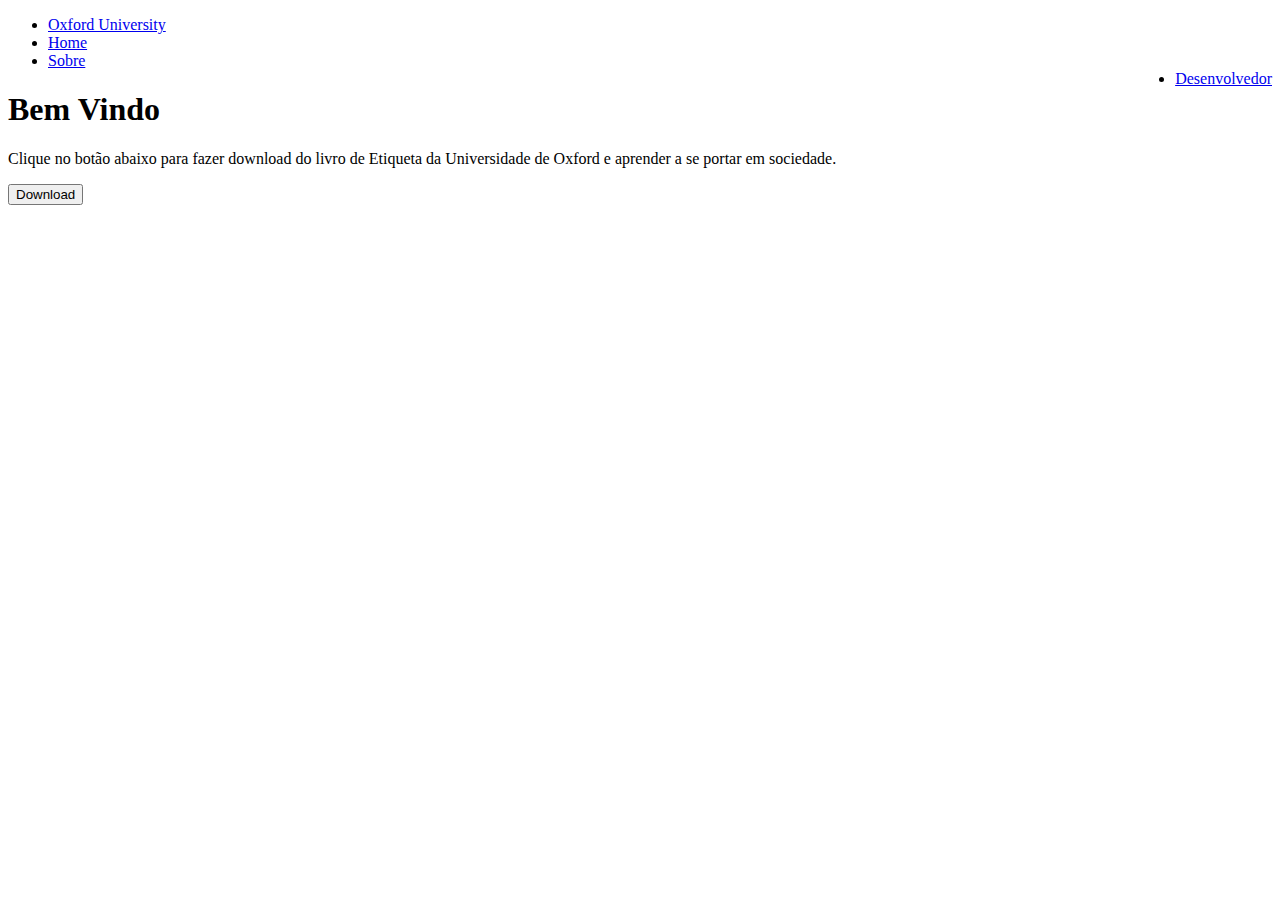
==== index.html @ f064f13b "Add files via upload" ====
<!DOCTYPE html>
<html>
    <head>
        <meta name="viewpoint" content="witdth=device-width, initial-scale=1.0">
        <link rel="shortcut icon" href="https://www.ox.ac.uk/sites/default/themes/custom/oxweb/favicon.ico" />
        <title>University of Oxford</title>
        <link rel="stylesheet" type="text/css" href="oxford_project/style.css">
    </head>
    <body>
        <ul>
            <li><a class="active" href="index.html">Oxford University</a></li>
            <li><a href="index.html">Home</a></li>
            <li><a href="oxford_project/about.html">Sobre</a></li>
            <li style="float:right"><a href="https://github.com/Ruann-Melo" target="_blank">Desenvolvedor</a></li>
        </ul>
        <div class="epm">
            <h1>Bem Vindo</h1>
            <p>Clique no botão abaixo para fazer download do livro de Etiqueta da Universidade de Oxford e aprender a se portar em sociedade.</p>
            <a href="oxfordbook.pdf" download>
                <button class="btn"><i class="fa fa-download"></i> Download</button>
            </a>
        </div>
    </body>
</html>
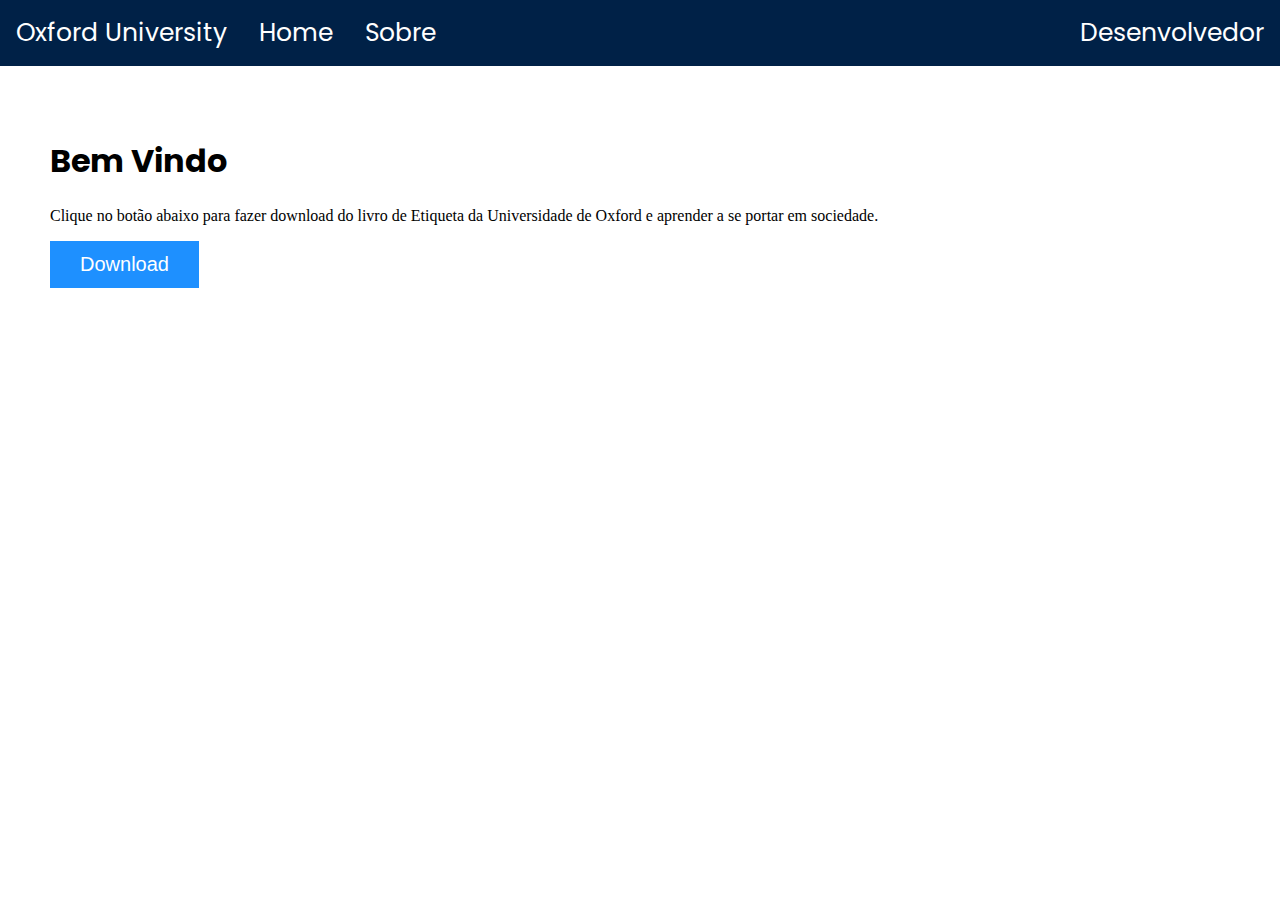
==== commit bbec678a: "Update index.html" ====
--- a/index.html
+++ b/index.html
@@ -4,13 +4,13 @@
         <meta name="viewpoint" content="witdth=device-width, initial-scale=1.0">
         <link rel="shortcut icon" href="https://www.ox.ac.uk/sites/default/themes/custom/oxweb/favicon.ico" />
         <title>University of Oxford</title>
-        <link rel="stylesheet" type="text/css" href="oxford_project/style.css">
+        <link rel="stylesheet" type="text/css" href="style.css">
     </head>
     <body>
         <ul>
             <li><a class="active" href="index.html">Oxford University</a></li>
             <li><a href="index.html">Home</a></li>
-            <li><a href="oxford_project/about.html">Sobre</a></li>
+            <li><a href="about.html">Sobre</a></li>
             <li style="float:right"><a href="https://github.com/Ruann-Melo" target="_blank">Desenvolvedor</a></li>
         </ul>
         <div class="epm">
--- a/style.css
+++ b/style.css
@@ -0,0 +1,45 @@
+@import url('https://fonts.googleapis.com/css2?family=Poppins:wght@200&display=swap');
+
+ul {
+  list-style-type: none;
+  margin: 0;
+  padding: 0;
+  overflow: hidden;
+  background-color: #002147;
+}
+li {
+  float: left;
+}
+li a {
+  display: block;
+  color: white;
+  padding: 14px 16px;
+  font-size: 25px;
+  text-align: center;
+  text-decoration: none;
+}
+li a:hover:not(.active) {
+  background-color: #2F72A8;
+}
+.active{
+  background-color: #002147;
+}
+body {
+    margin: 0;
+    padding: 0;
+    font-family: 'Poppins';
+}
+.btn {
+  background-color: DodgerBlue;
+  border: none;
+  color: white;
+  padding: 12px 30px;
+  cursor: pointer;
+  font-size: 20px;
+}
+.epm {
+    padding: 50px;
+}
+p{
+    font-family: Montserrat;
+}
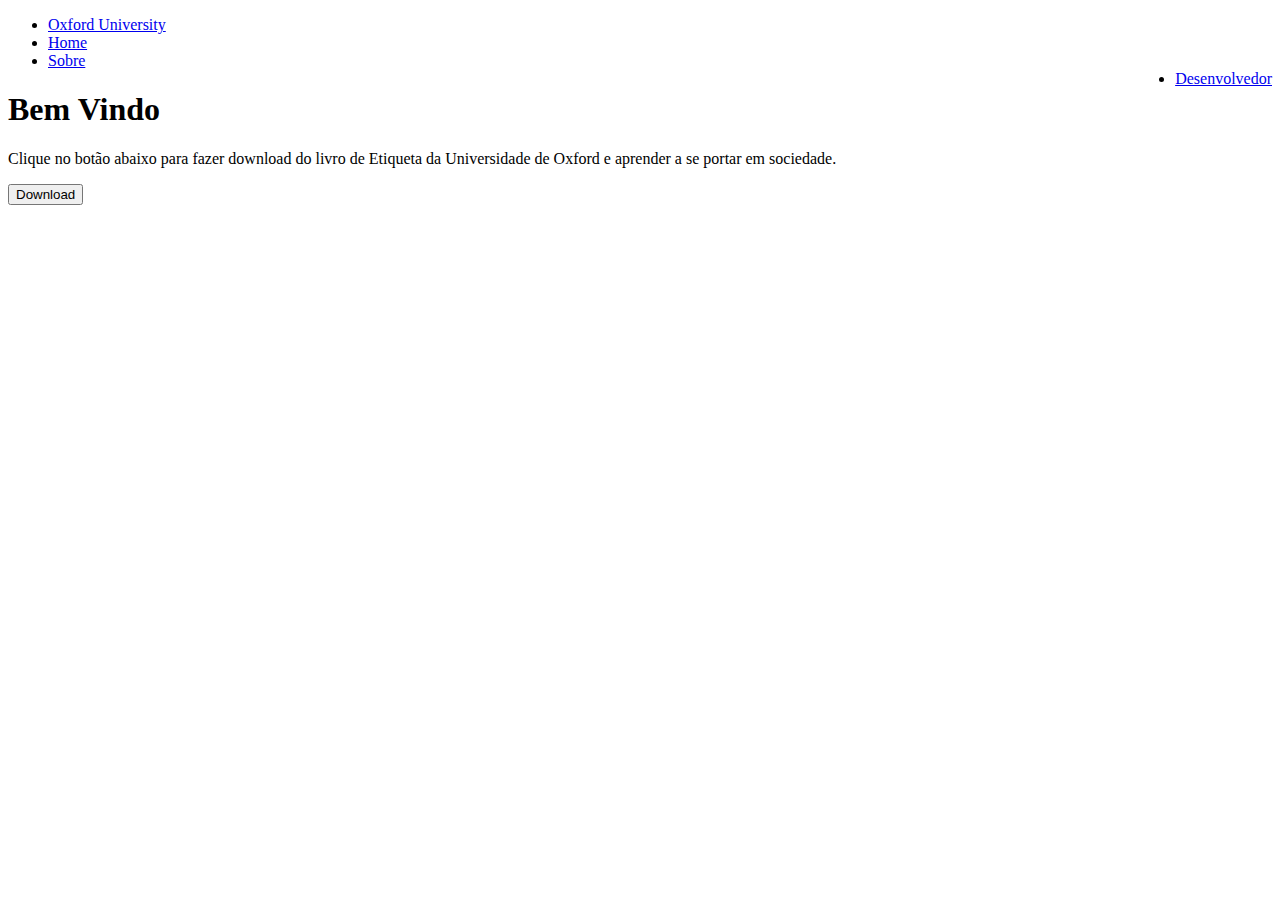
==== commit 35e0285c: "Update index.html" ====
--- a/index.html
+++ b/index.html
@@ -1,6 +1,7 @@
 <!DOCTYPE html>
 <html>
     <head>
+        <meta charset="UTF-8">
         <meta name="viewpoint" content="witdth=device-width, initial-scale=1.0">
         <link rel="shortcut icon" href="https://www.ox.ac.uk/sites/default/themes/custom/oxweb/favicon.ico" />
         <title>University of Oxford</title>
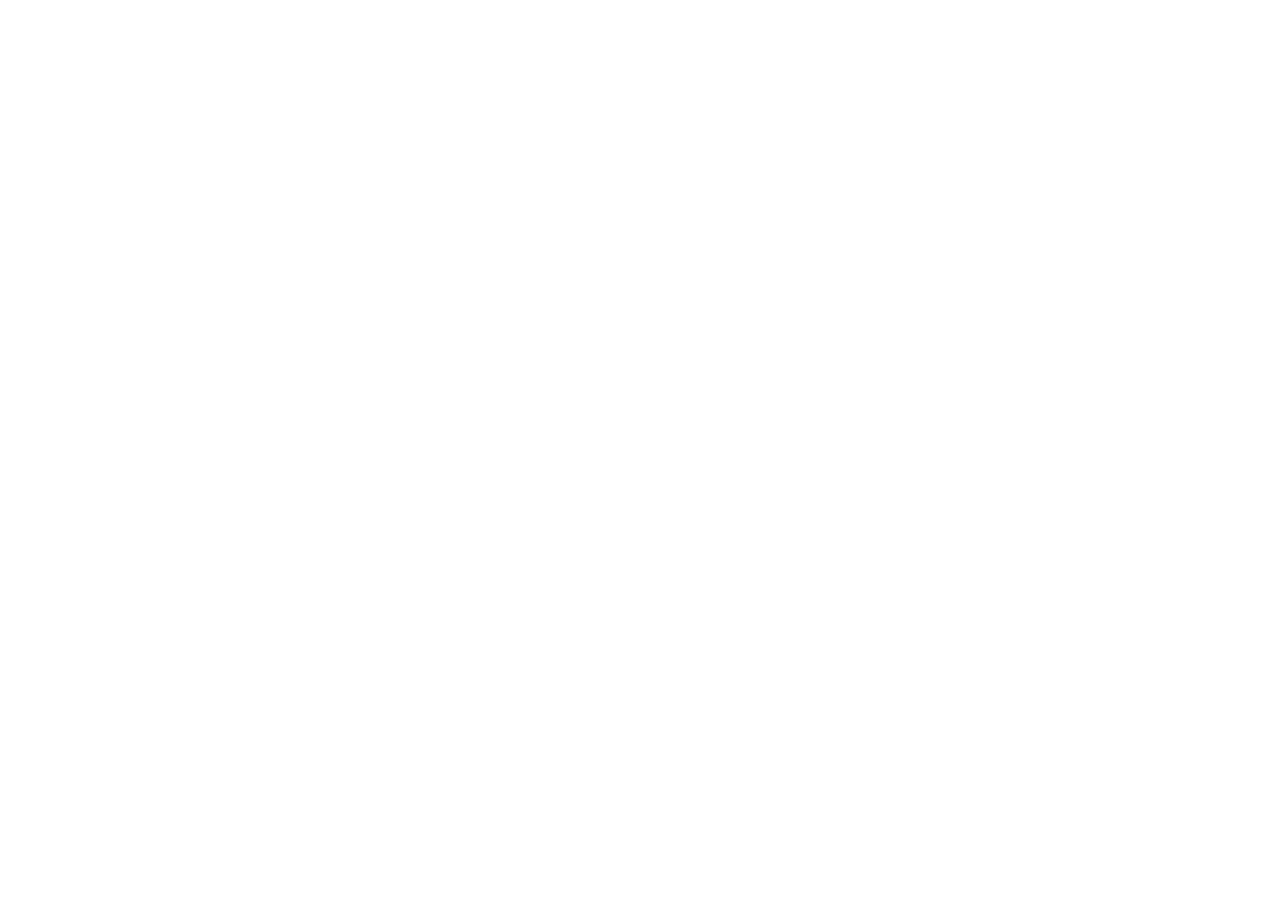
==== commit 1fe13dd6: "New site model start,section 1 Background and message done" ====
--- a/index.html
+++ b/index.html
@@ -6,20 +6,19 @@
         <link rel="shortcut icon" href="https://www.ox.ac.uk/sites/default/themes/custom/oxweb/favicon.ico" />
         <title>University of Oxford</title>
         <link rel="stylesheet" type="text/css" href="style.css">
+        <link href='https://fonts.googleapis.com/css?family=Raleway' rel='stylesheet'>
     </head>
     <body>
-        <ul>
-            <li><a class="active" href="index.html">Oxford University</a></li>
-            <li><a href="index.html">Home</a></li>
-            <li><a href="about.html">Sobre</a></li>
-            <li style="float:right"><a href="https://github.com/Ruann-Melo" target="_blank">Desenvolvedor</a></li>
-        </ul>
-        <div class="epm">
-            <h1>Bem Vindo</h1>
-            <p>Clique no botão abaixo para fazer download do livro de Etiqueta da Universidade de Oxford e aprender a se portar em sociedade.</p>
-            <a href="oxfordbook.pdf" download>
-                <button class="btn"><i class="fa fa-download"></i> Download</button>
-            </a>
-        </div>
+        <header class="section-1">
+            <div class="caption">
+                <h1 class="border">Bem Vindo</h1>
+
+                <h3 class="border">Clique no botão abaixo para fazer download do livro de Etiqueta da Universidade de Oxford e aprender a se portar em sociedade.</h3>
+
+                <!--<a href="oxfordbook.pdf" download>
+                    <button class="btn"><i class="fa fa-download"></i> Download</button>
+                </a>-->
+            </div>
+        </header>
     </body>
 </html>
--- a/style.css
+++ b/style.css
@@ -0,0 +1,52 @@
+body, html {
+  height: 100%;
+  margin: 0;
+  font: 400 15px/1.8 "Raleway", sans-serif;
+}
+
+.section-1 {
+  
+  /* The image used */
+
+  background-image: url("oxford-background-big.jpg");
+
+  /* Full height */
+
+  height: 100%;
+  width: 100%;
+
+  /* Center and scale the image nicely */
+
+  background-position: center;
+  background-repeat: no-repeat;
+  background-size: cover;
+}
+
+@media (max-width: 1000px) {
+  .section-1 {
+      background-image: url("oxford-background-medium.jpg");
+  }
+}
+
+@media (max-width: 550px) {
+  .section-1 {
+      background-image: url("oxford-background-small.jpg");
+  }
+}
+
+.caption {
+  position: absolute;
+  left: 0;
+  top: 25%;
+  width: 100%;
+  text-align: center;
+  color: rgb(255, 255, 255);
+}
+
+.border {
+  /*background-color: #002147;
+  color: #fff;*/
+  padding: 18px;
+  font-size: 25px;
+  letter-spacing: 10px;
+}
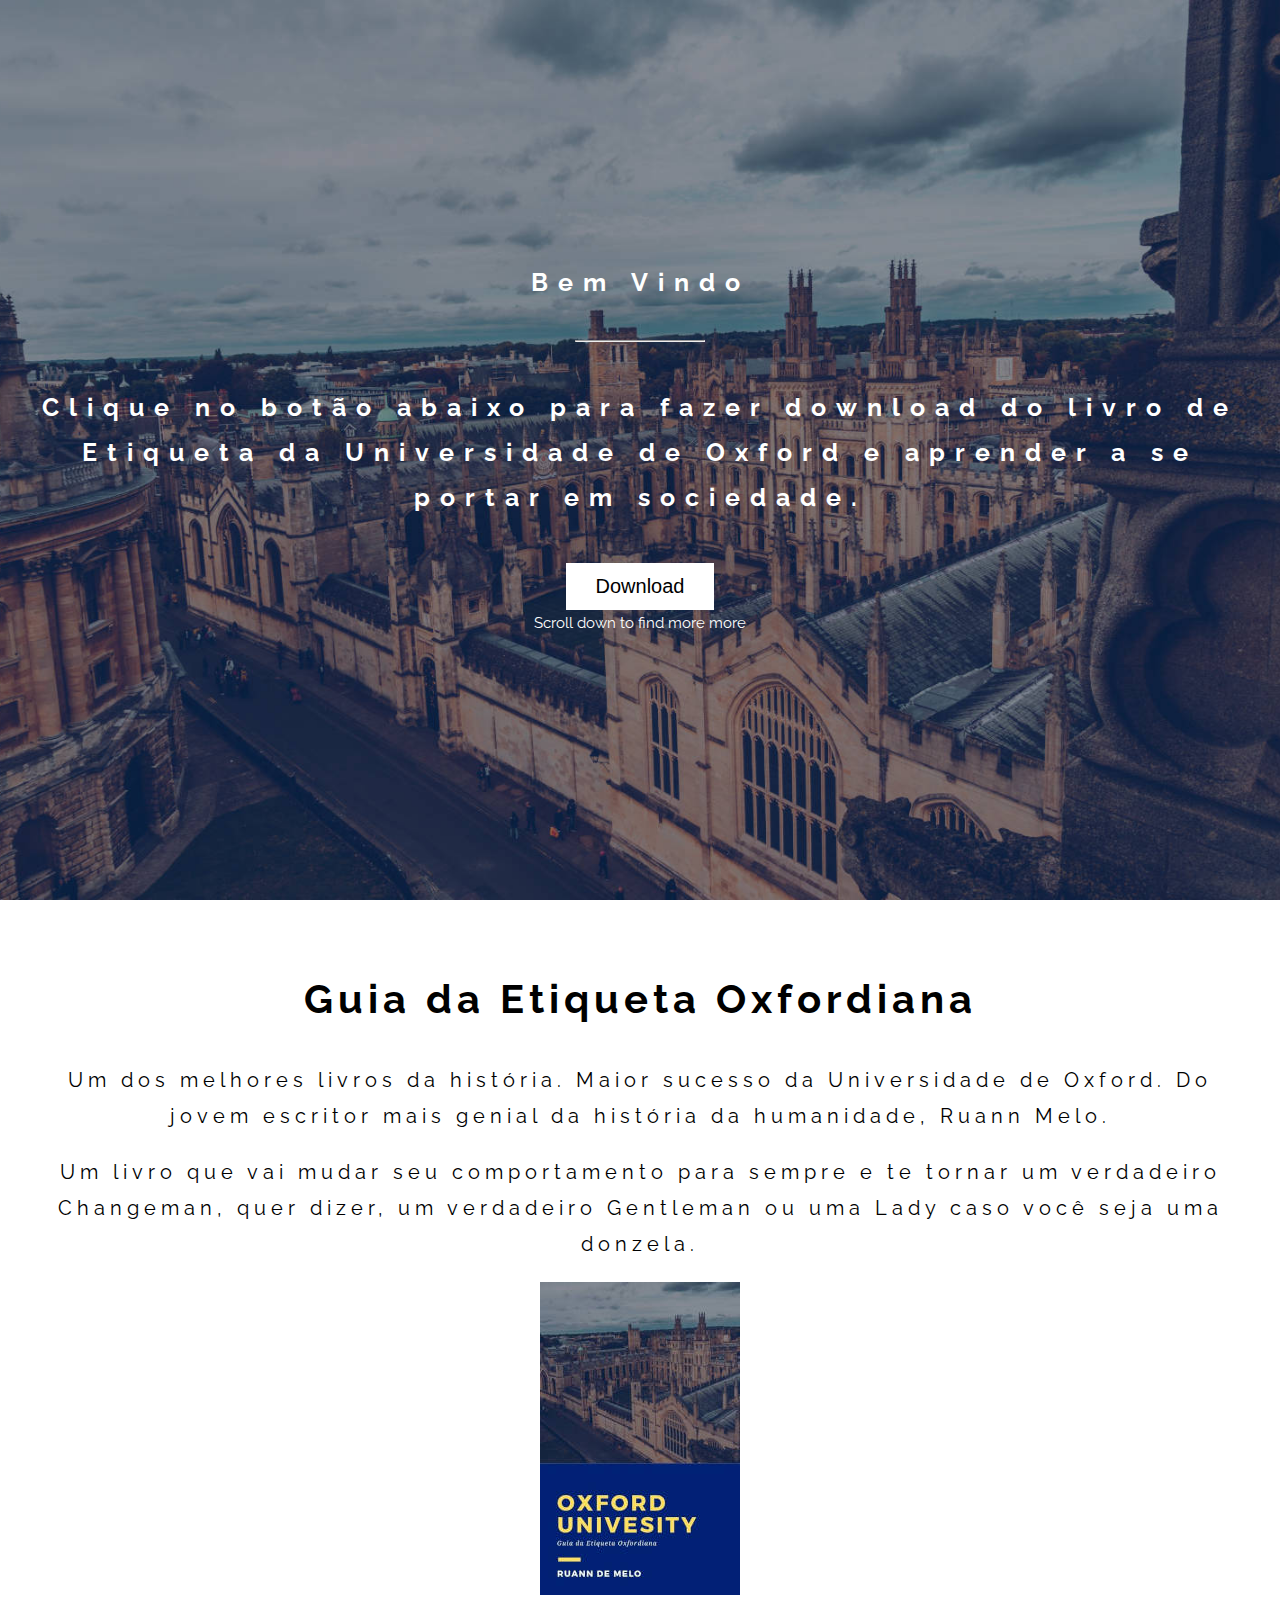
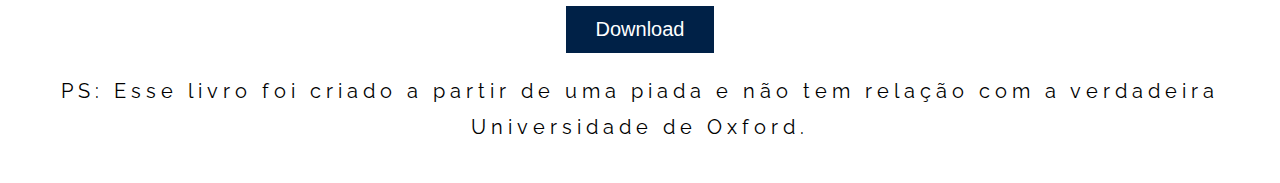
==== commit e65cafb9: "First and Second sections, done" ====
--- a/index.html
+++ b/index.html
@@ -8,17 +8,35 @@
         <link rel="stylesheet" type="text/css" href="style.css">
         <link href='https://fonts.googleapis.com/css?family=Raleway' rel='stylesheet'>
     </head>
+
     <body>
+        <!-- First Section -->
         <header class="section-1">
-            <div class="caption">
+            <div id="caption">
                 <h1 class="border">Bem Vindo</h1>
-
+                <hr style="margin:auto;width:10%">
                 <h3 class="border">Clique no botão abaixo para fazer download do livro de Etiqueta da Universidade de Oxford e aprender a se portar em sociedade.</h3>
 
-                <!--<a href="oxfordbook.pdf" download>
-                    <button class="btn"><i class="fa fa-download"></i> Download</button>
-                </a>-->
+                <a href="static/oxford-book.pdf" download>
+                    <button id="btn">Download</button>
+                </a>
+                <br><span>Scroll down to find more more</span>
             </div>
         </header>
+
+        <!-- Second Section -->
+        <section class="section-2">
+            <div id="border-2">
+                <h1>Guia da Etiqueta Oxfordiana</h1>
+                <p>Um dos melhores livros da história. Maior sucesso da Universidade de Oxford. Do jovem escritor mais genial da história da humanidade, Ruann Melo.</p>
+                <p>Um livro que vai mudar seu comportamento para sempre e te tornar um verdadeiro Changeman, quer dizer, um verdadeiro Gentleman ou uma Lady caso você seja uma donzela.</p>
+                <img src="static/capa-oxford-book-small.jpg" alt="Capa do Ebook">
+                <br>
+                <a href="static/oxford-book.pdf" download>
+                    <button id="btn-2">Download</button>
+                </a>
+                <p>PS: Esse livro foi criado a partir de uma piada e não tem relação com a verdadeira Universidade de Oxford.</p>
+            </div>
+        </section>
     </body>
 </html>
--- a/style.css
+++ b/style.css
@@ -8,7 +8,7 @@
   
   /* The image used */
 
-  background-image: url("oxford-background-big.jpg");
+  background-image: url("static/oxford-background-big.jpg");
 
   /* Full height */
 
@@ -22,19 +22,34 @@
   background-size: cover;
 }
 
+.section-2 {
+
+  /* Full height */
+
+  height: 50%;
+
+  /* Center and scale the image nicely */
+  padding: 18px;
+  background-color: #fff;
+  background-position: center;
+  background-repeat: no-repeat;
+  background-size: cover;
+  text-align: center;
+}
+
 @media (max-width: 1000px) {
   .section-1 {
-      background-image: url("oxford-background-medium.jpg");
+      background-image: url("static/oxford-background-medium.jpg");
   }
 }
 
 @media (max-width: 550px) {
   .section-1 {
-      background-image: url("oxford-background-small.jpg");
+      background-image: url("static/oxford-background-small.jpg");
   }
 }
 
-.caption {
+#caption {
   position: absolute;
   left: 0;
   top: 25%;
@@ -50,3 +65,44 @@
   font-size: 25px;
   letter-spacing: 10px;
 }
+
+#border-2 {
+  /*background-color: #002147;
+  color: #fff;*/
+  padding: 18px;
+  font-size: 20px;
+  letter-spacing: 5px;
+}
+
+#btn {
+  border: none;
+  text-decoration: none;
+  background-color: #fff;
+  display: inline-block;
+  overflow: hidden;
+  text-align: center;
+  padding: 12px 30px;
+  cursor: pointer;
+  font-size: 20px;
+}
+
+#btn:hover {
+  background-color: #b2b2b2;
+}
+
+#btn-2 {
+  border: none;
+  color: #fff;
+  text-decoration: none;
+  background-color: #002147;
+  display: inline-block;
+  overflow: hidden;
+  text-align: center;
+  padding: 12px 30px;
+  cursor: pointer;
+  font-size: 20px;
+}
+
+#btn-2:hover {
+  background-color: cadetblue;
+}
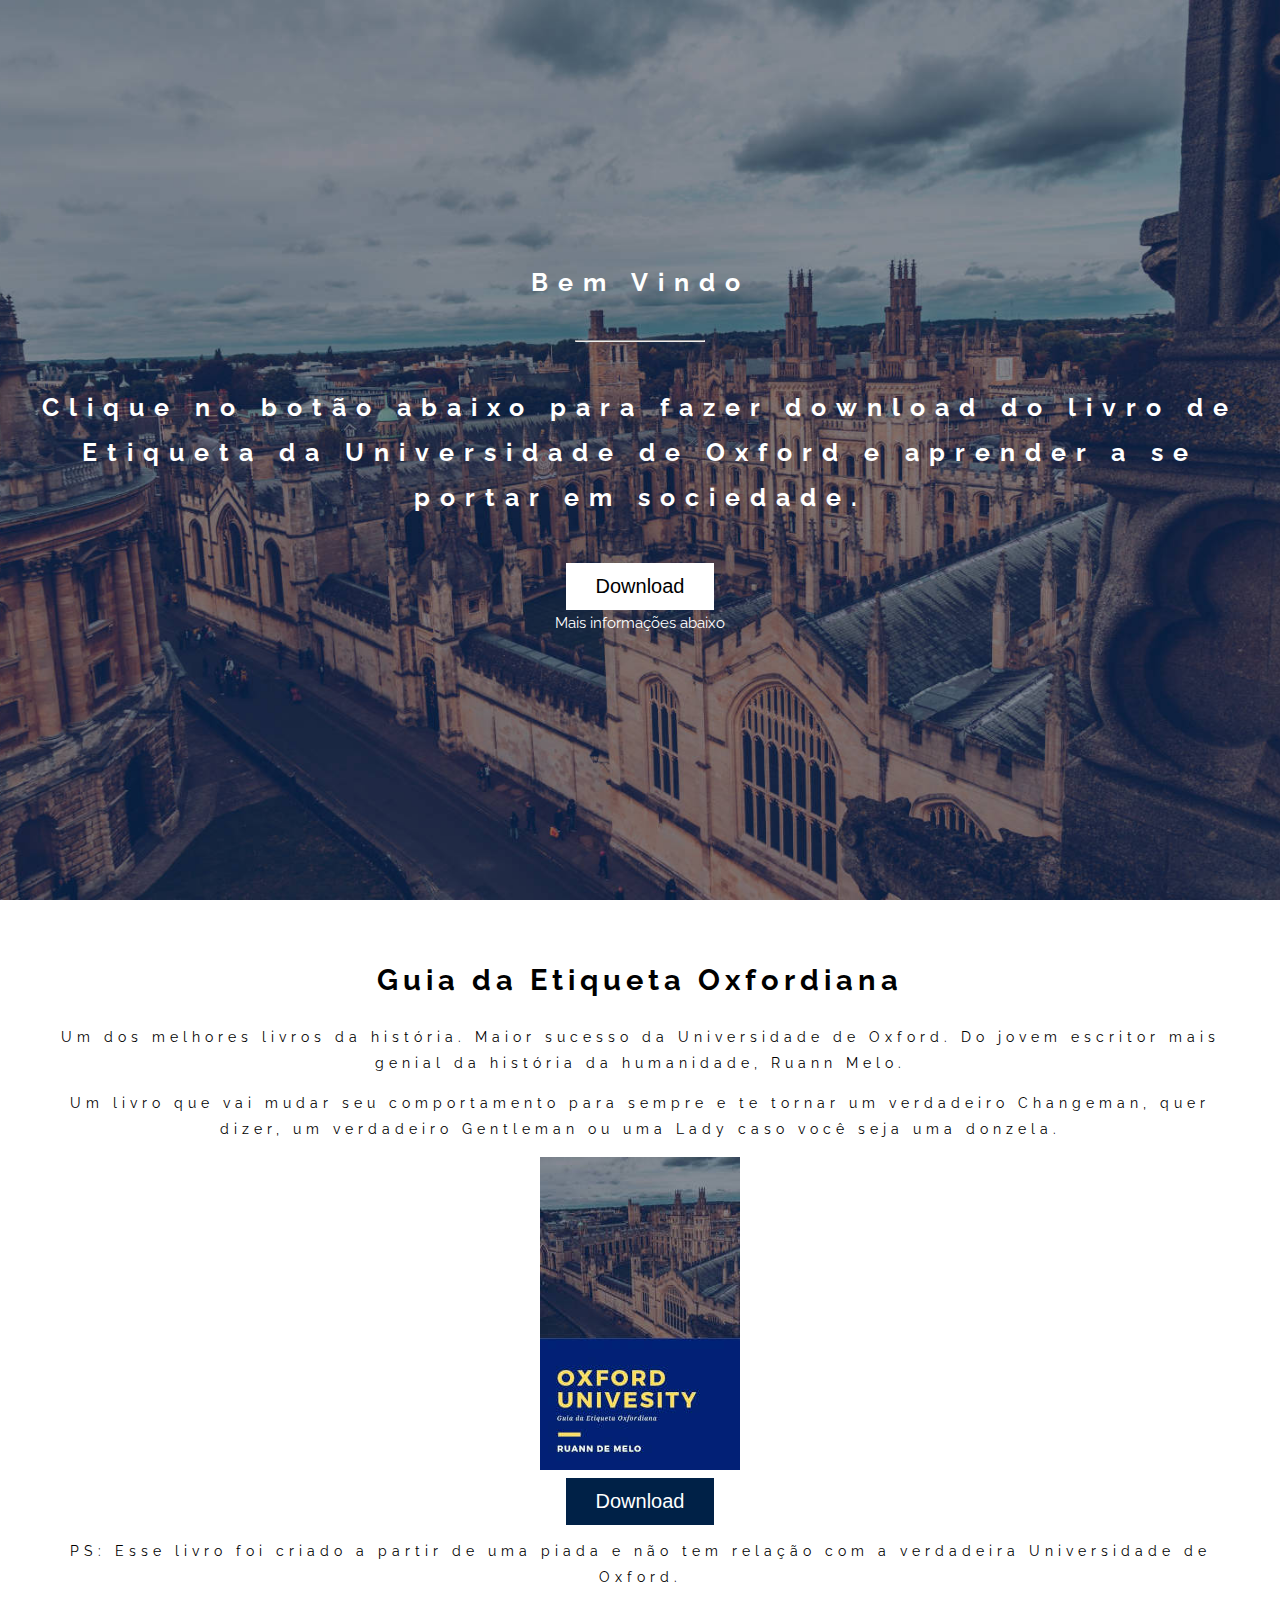
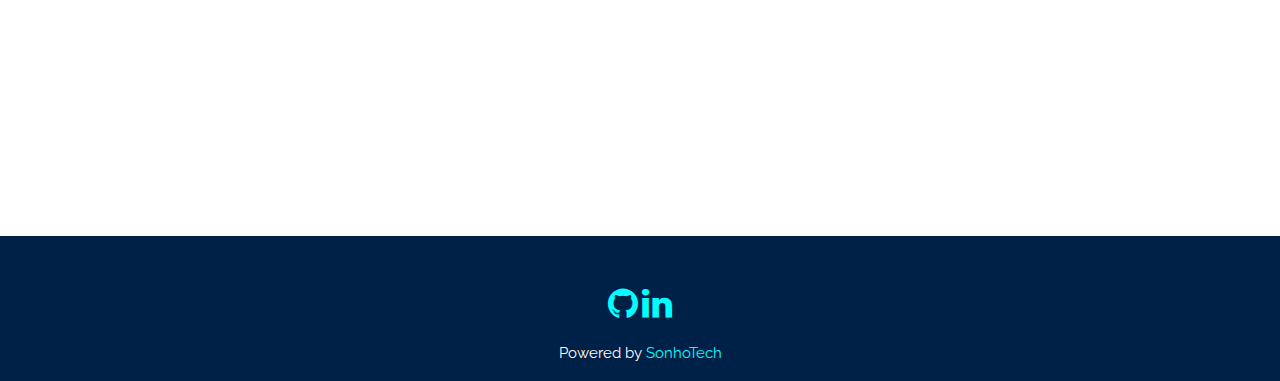
==== commit 749bf7be: "Last update for this version" ====
--- a/index.html
+++ b/index.html
@@ -4,6 +4,7 @@
         <meta charset="UTF-8">
         <meta name="viewpoint" content="witdth=device-width, initial-scale=1.0">
         <link rel="shortcut icon" href="https://www.ox.ac.uk/sites/default/themes/custom/oxweb/favicon.ico" />
+        <link rel="stylesheet" href="https://cdnjs.cloudflare.com/ajax/libs/font-awesome/4.7.0/css/font-awesome.min.css">
         <title>University of Oxford</title>
         <link rel="stylesheet" type="text/css" href="style.css">
         <link href='https://fonts.googleapis.com/css?family=Raleway' rel='stylesheet'>
@@ -11,7 +12,7 @@
 
     <body>
         <!-- First Section -->
-        <header class="section-1">
+        <header id="section-1">
             <div id="caption">
                 <h1 class="border">Bem Vindo</h1>
                 <hr style="margin:auto;width:10%">
@@ -20,12 +21,12 @@
                 <a href="static/oxford-book.pdf" download>
                     <button id="btn">Download</button>
                 </a>
-                <br><span>Scroll down to find more more</span>
+                <br><span>Mais informações abaixo</span>
             </div>
         </header>
 
         <!-- Second Section -->
-        <section class="section-2">
+        <section id="section-2">
             <div id="border-2">
                 <h1>Guia da Etiqueta Oxfordiana</h1>
                 <p>Um dos melhores livros da história. Maior sucesso da Universidade de Oxford. Do jovem escritor mais genial da história da humanidade, Ruann Melo.</p>
@@ -38,5 +39,16 @@
                 <p>PS: Esse livro foi criado a partir de uma piada e não tem relação com a verdadeira Universidade de Oxford.</p>
             </div>
         </section>
+
+        <!-- Third Section -->
+        <footer id="section-3">
+            <a href="https://github.com/Ruann-Melo" target="_blank">
+                <i class="fa fa-github" style="font-size:35px"></i>
+            </a>
+            <a href="https://www.linkedin.com/in/ruann-melo" target="_blank">
+                <i class="fa fa-linkedin" style="font-size:35px"></i>
+            </a>
+            <p>Powered by <a href="https://sonhotech.com/" target="_blank">SonhoTech</a></p>
+        </footer>
     </body>
 </html>
--- a/style.css
+++ b/style.css
@@ -4,31 +4,33 @@
   font: 400 15px/1.8 "Raleway", sans-serif;
 }
 
-.section-1 {
-  
-  /* The image used */
-
+#section-1 {
   background-image: url("static/oxford-background-big.jpg");
-
-  /* Full height */
 
   height: 100%;
   width: 100%;
-
-  /* Center and scale the image nicely */
 
   background-position: center;
   background-repeat: no-repeat;
   background-size: cover;
 }
 
-.section-2 {
+/* Change image to smaller ones for smaller screens */
+@media (max-width: 1000px) {
+  #section-1 {
+      background-image: url("static/oxford-background-medium.jpg");
+  }
+}
 
-  /* Full height */
+@media (max-width: 550px) {
+  #section-1 {
+      background-image: url("static/oxford-background-small.jpg");
+  }
+}
 
-  height: 50%;
+#section-2 {
+  height: 100%;
 
-  /* Center and scale the image nicely */
   padding: 18px;
   background-color: #fff;
   background-position: center;
@@ -37,16 +39,16 @@
   text-align: center;
 }
 
-@media (max-width: 1000px) {
-  .section-1 {
-      background-image: url("static/oxford-background-medium.jpg");
-  }
-}
+#section-3 {
+  height: 5%;
 
-@media (max-width: 550px) {
-  .section-1 {
-      background-image: url("static/oxford-background-small.jpg");
-  }
+  padding: 50px;
+  color: #fff;
+  background-color: #002147;
+  background-position: bottom;
+  background-repeat: no-repeat;
+  background-size: cover;
+  text-align: center;
 }
 
 #caption {
@@ -59,18 +61,14 @@
 }
 
 .border {
-  /*background-color: #002147;
-  color: #fff;*/
   padding: 18px;
   font-size: 25px;
   letter-spacing: 10px;
 }
 
 #border-2 {
-  /*background-color: #002147;
-  color: #fff;*/
   padding: 18px;
-  font-size: 20px;
+  font-size: 0.95rem;
   letter-spacing: 5px;
 }
 
@@ -106,3 +104,12 @@
 #btn-2:hover {
   background-color: cadetblue;
 }
+
+a {
+  text-decoration: none;
+  color: cyan ;
+}
+
+a:hover {
+  color: #b2b2b2;
+}
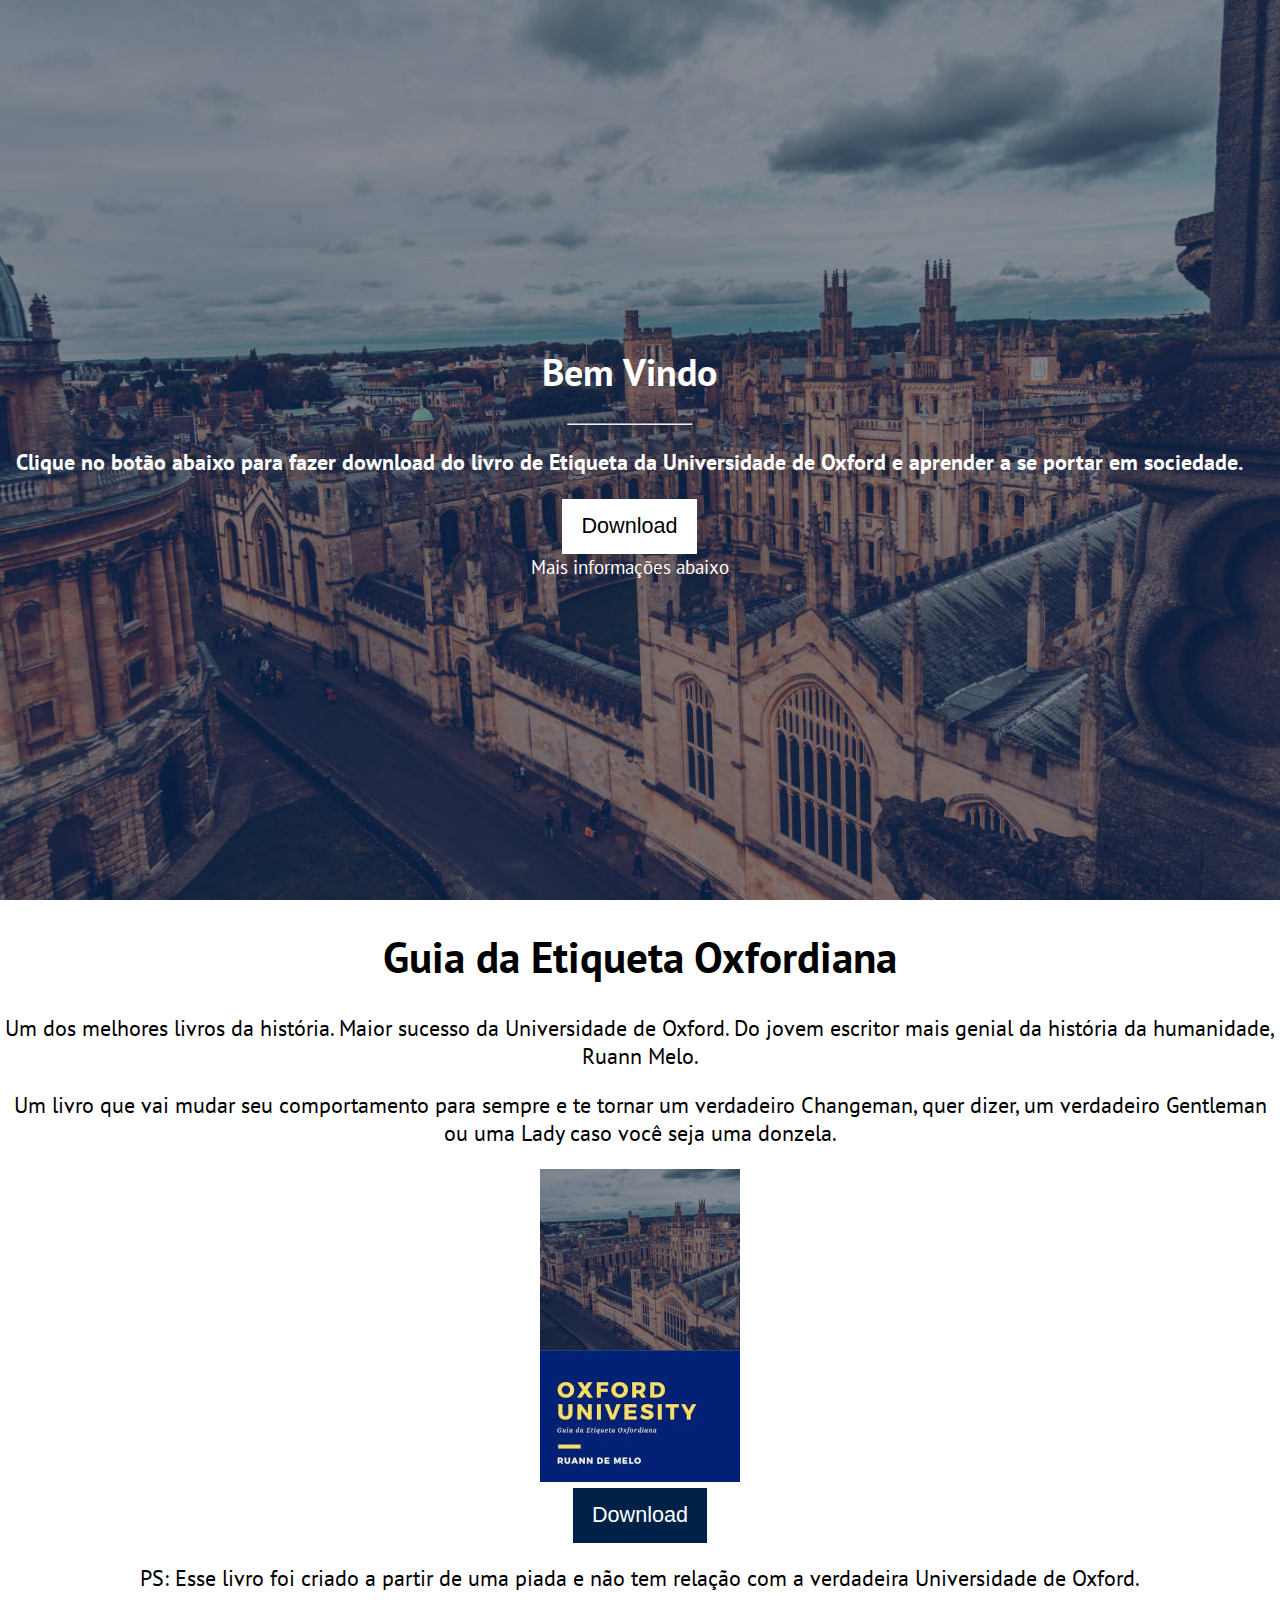
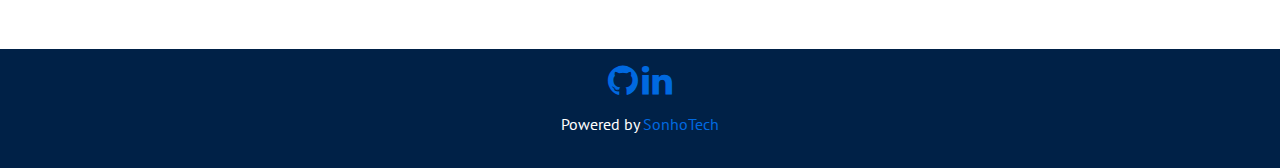
==== commit 70f70288: "I am the GOD of Web Development" ====
--- a/index.html
+++ b/index.html
@@ -12,36 +12,40 @@
 
     <body>
         <!-- First Section -->
-        <header id="section-1">
-            <div id="caption">
+        <header>
+            <main id="caption">
                 <h1 class="border">Bem Vindo</h1>
                 <hr style="margin:auto;width:10%">
+
                 <h3 class="border">Clique no botão abaixo para fazer download do livro de Etiqueta da Universidade de Oxford e aprender a se portar em sociedade.</h3>
 
                 <a href="static/oxford-book.pdf" download>
-                    <button id="btn">Download</button>
+                    <button id="main-btn">Download</button>
                 </a>
                 <br><span>Mais informações abaixo</span>
-            </div>
+            </main>
         </header>
 
         <!-- Second Section -->
         <section id="section-2">
-            <div id="border-2">
+            <article>
                 <h1>Guia da Etiqueta Oxfordiana</h1>
+
                 <p>Um dos melhores livros da história. Maior sucesso da Universidade de Oxford. Do jovem escritor mais genial da história da humanidade, Ruann Melo.</p>
                 <p>Um livro que vai mudar seu comportamento para sempre e te tornar um verdadeiro Changeman, quer dizer, um verdadeiro Gentleman ou uma Lady caso você seja uma donzela.</p>
-                <img src="static/capa-oxford-book-small.jpg" alt="Capa do Ebook">
+
+                <img src="static/images/capa-oxford-book-small.jpg" alt="Capa do Ebook">
                 <br>
                 <a href="static/oxford-book.pdf" download>
                     <button id="btn-2">Download</button>
                 </a>
+
                 <p>PS: Esse livro foi criado a partir de uma piada e não tem relação com a verdadeira Universidade de Oxford.</p>
-            </div>
+            </article>
         </section>
 
-        <!-- Third Section -->
-        <footer id="section-3">
+         <!-- Third Section -->
+         <footer>
             <a href="https://github.com/Ruann-Melo" target="_blank">
                 <i class="fa fa-github" style="font-size:35px"></i>
             </a>
--- a/style.css
+++ b/style.css
@@ -1,115 +1,126 @@
-body, html {
-  height: 100%;
-  margin: 0;
-  font: 400 15px/1.8 "Raleway", sans-serif;
+/*
+  # Style Info
+
+  BreakPoints-Width:
+    - 56.3em (Around 900px)
+    - 36.3em (Arounf 580px)
+
+  Color Palette:
+    - #002147 (Base Color - Oxford Blue)
+    - #0069E0 (Secondary Color - Science Blue)
+    - #004594 (Not been used)
+    - #2C5D94 (Not been used)
+    - #1D3D61 (Not been used)
+*/
+
+/* Fonts */
+
+/* PT Sans and PT Sans Narrow */
+@import url('https://fonts.googleapis.com/css2?family=PT+Sans+Narrow:wght@400;700&family=PT+Sans:wght@400;700&display=swap');
+
+/* Variables */
+:root {
+  /* Colors */
+  --oxford-blue: #002147;
+  --science-blue: #0069E0;
 }
 
-#section-1 {
-  background-image: url("static/oxford-background-big.jpg");
-
-  height: 100%;
-  width: 100%;
-
-  background-position: center;
-  background-repeat: no-repeat;
-  background-size: cover;
+/* Entire Page Config */
+body, html {
+    height: 100vh;
+    margin: 0;
+    font-family: "PT Sans", sans-serif;
 }
 
-/* Change image to smaller ones for smaller screens */
-@media (max-width: 1000px) {
-  #section-1 {
-      background-image: url("static/oxford-background-medium.jpg");
-  }
+/* First Section Begin*/
+
+/* Header Background */
+header {
+    background-image: url("static/images/oxford-background-big.jpg");
+    height: 100vh;
+    display: flex;
+    align-items: center;
+    background-repeat: no-repeat;
+    background-size: cover;
 }
 
-@media (max-width: 550px) {
-  #section-1 {
-      background-image: url("static/oxford-background-small.jpg");
-  }
+/* Media Queries for Header Background */
+@media (max-width: 56.3em) {
+    header {
+        background-image: url("static/images/oxford-background-medium.jpg");
+    }
 }
 
-#section-2 {
-  height: 100%;
-
-  padding: 18px;
-  background-color: #fff;
-  background-position: center;
-  background-repeat: no-repeat;
-  background-size: cover;
-  text-align: center;
+@media (max-width: 36.3em) {
+    header {
+        background-image: url("static/images/oxford-background-small.jpg");
+    }
 }
 
-#section-3 {
-  height: 5%;
-
-  padding: 50px;
-  color: #fff;
-  background-color: #002147;
-  background-position: bottom;
-  background-repeat: no-repeat;
-  background-size: cover;
-  text-align: center;
+/* Header Content */
+main {
+    color: #fff;
+    padding: 1rem;
+    font-size: 1.2rem;
+    text-align: center;
 }
 
-#caption {
-  position: absolute;
-  left: 0;
-  top: 25%;
-  width: 100%;
-  text-align: center;
-  color: rgb(255, 255, 255);
+#main-btn {
+    border: none;
+    cursor: pointer;
+    font-size: 1.35rem;
+    padding: 0.9rem 1.2rem;
+    background-color: #fff;
 }
 
-.border {
-  padding: 18px;
-  font-size: 25px;
-  letter-spacing: 10px;
+#main-btn:hover {
+    background-color: var(--science-blue);
 }
 
-#border-2 {
-  padding: 18px;
-  font-size: 0.95rem;
-  letter-spacing: 5px;
-}
+/* First Section End */
 
-#btn {
-  border: none;
-  text-decoration: none;
-  background-color: #fff;
-  display: inline-block;
-  overflow: hidden;
-  text-align: center;
-  padding: 12px 30px;
-  cursor: pointer;
-  font-size: 20px;
-}
+/* Second Section Begin */
 
-#btn:hover {
-  background-color: #b2b2b2;
+#section-2 {
+    min-height: 80vh;
+
+    text-align: center;
+    font-size: 1.35rem;
 }
 
 #btn-2 {
-  border: none;
-  color: #fff;
-  text-decoration: none;
-  background-color: #002147;
-  display: inline-block;
-  overflow: hidden;
-  text-align: center;
-  padding: 12px 30px;
-  cursor: pointer;
-  font-size: 20px;
+    border: none;
+    color: #fff;
+    cursor: pointer;
+    font-size: 1.35rem;
+    padding: 0.9rem 1.2rem;
+    background-color: var(--oxford-blue);
 }
 
 #btn-2:hover {
-  background-color: cadetblue;
+    background-color: var(--science-blue);
+}
+
+/* Second Section End */
+
+/* Footer Section Begin */
+
+footer {
+    min-height: 10vh;
+    background-color: var(--oxford-blue);
+
+    color: #fff;
+    text-align: center;
+    padding: 0.9rem 1.2rem;
 }
 
 a {
-  text-decoration: none;
-  color: cyan ;
+    text-decoration: none;
+    color: var(--science-blue);
 }
 
-a:hover {
-  color: #b2b2b2;
+footer > a:hover {
+    color: #fff;
 }
+
+/* Footer Section End */